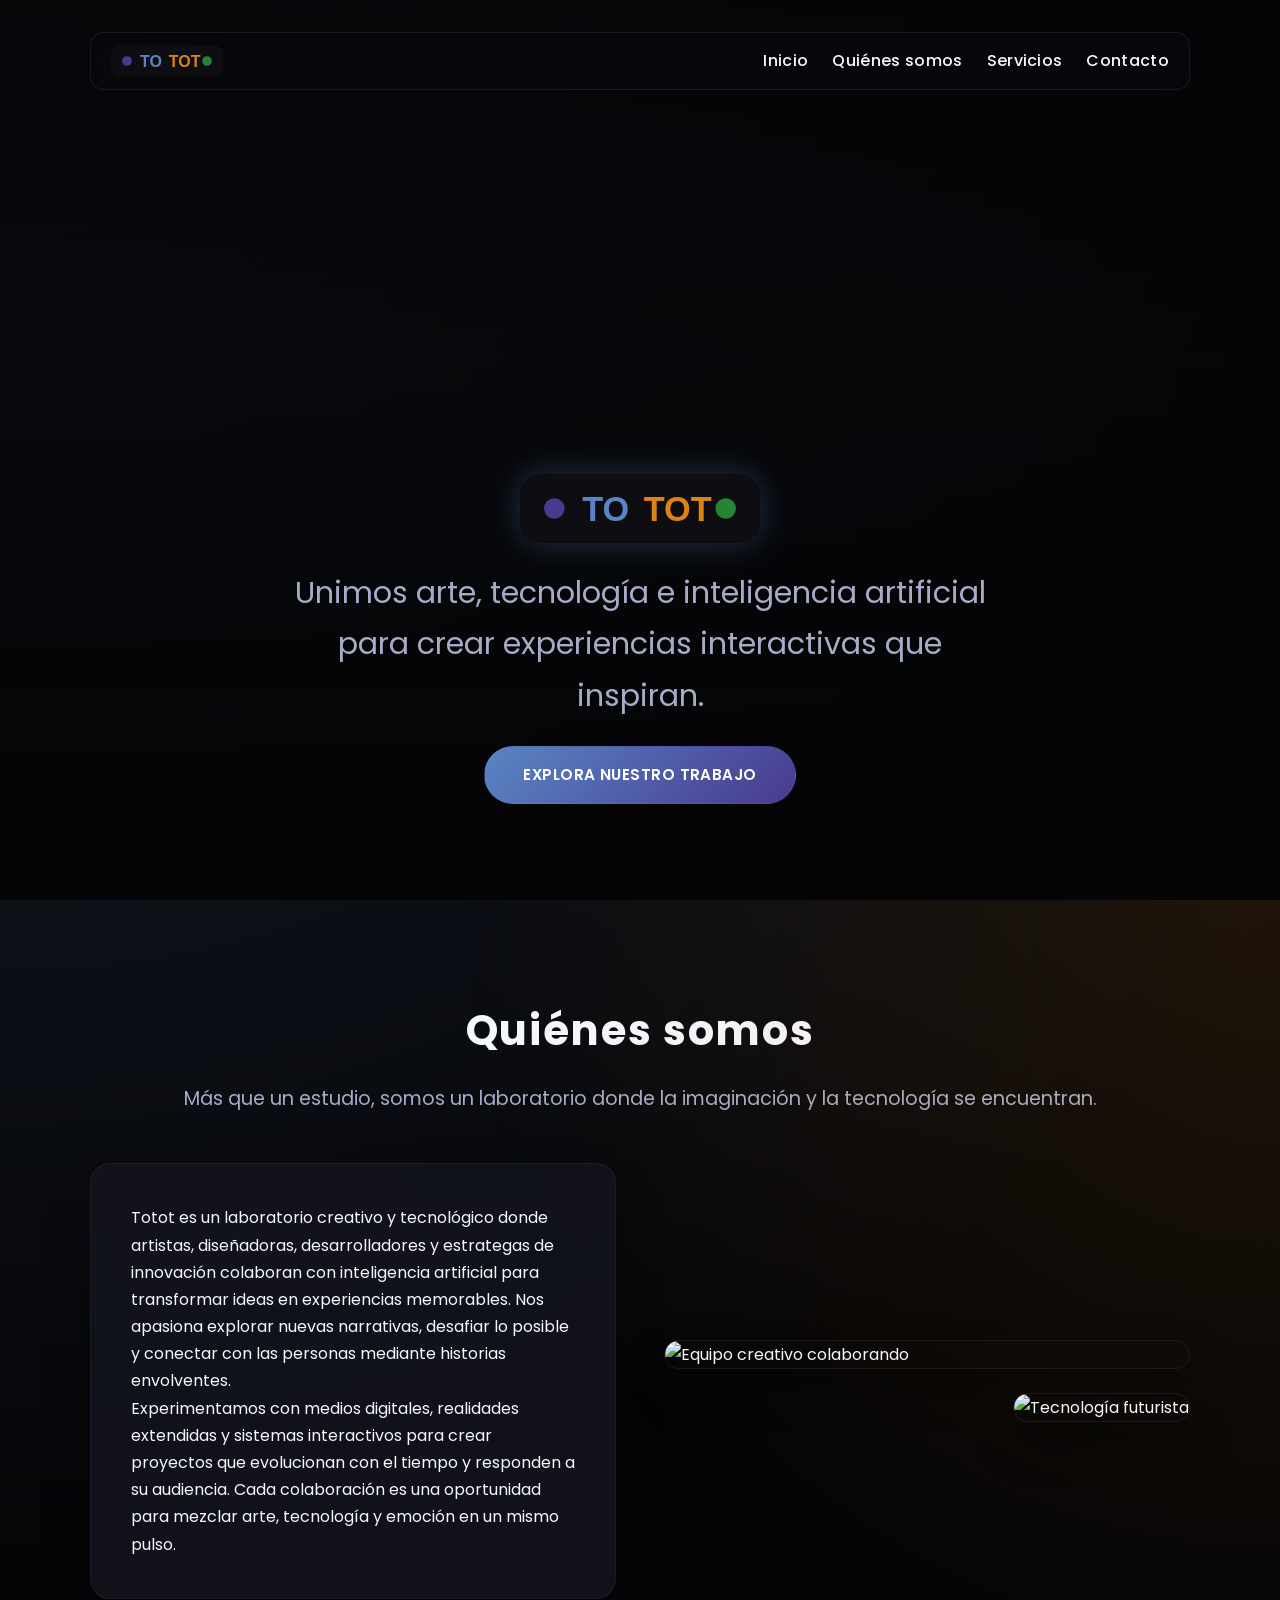
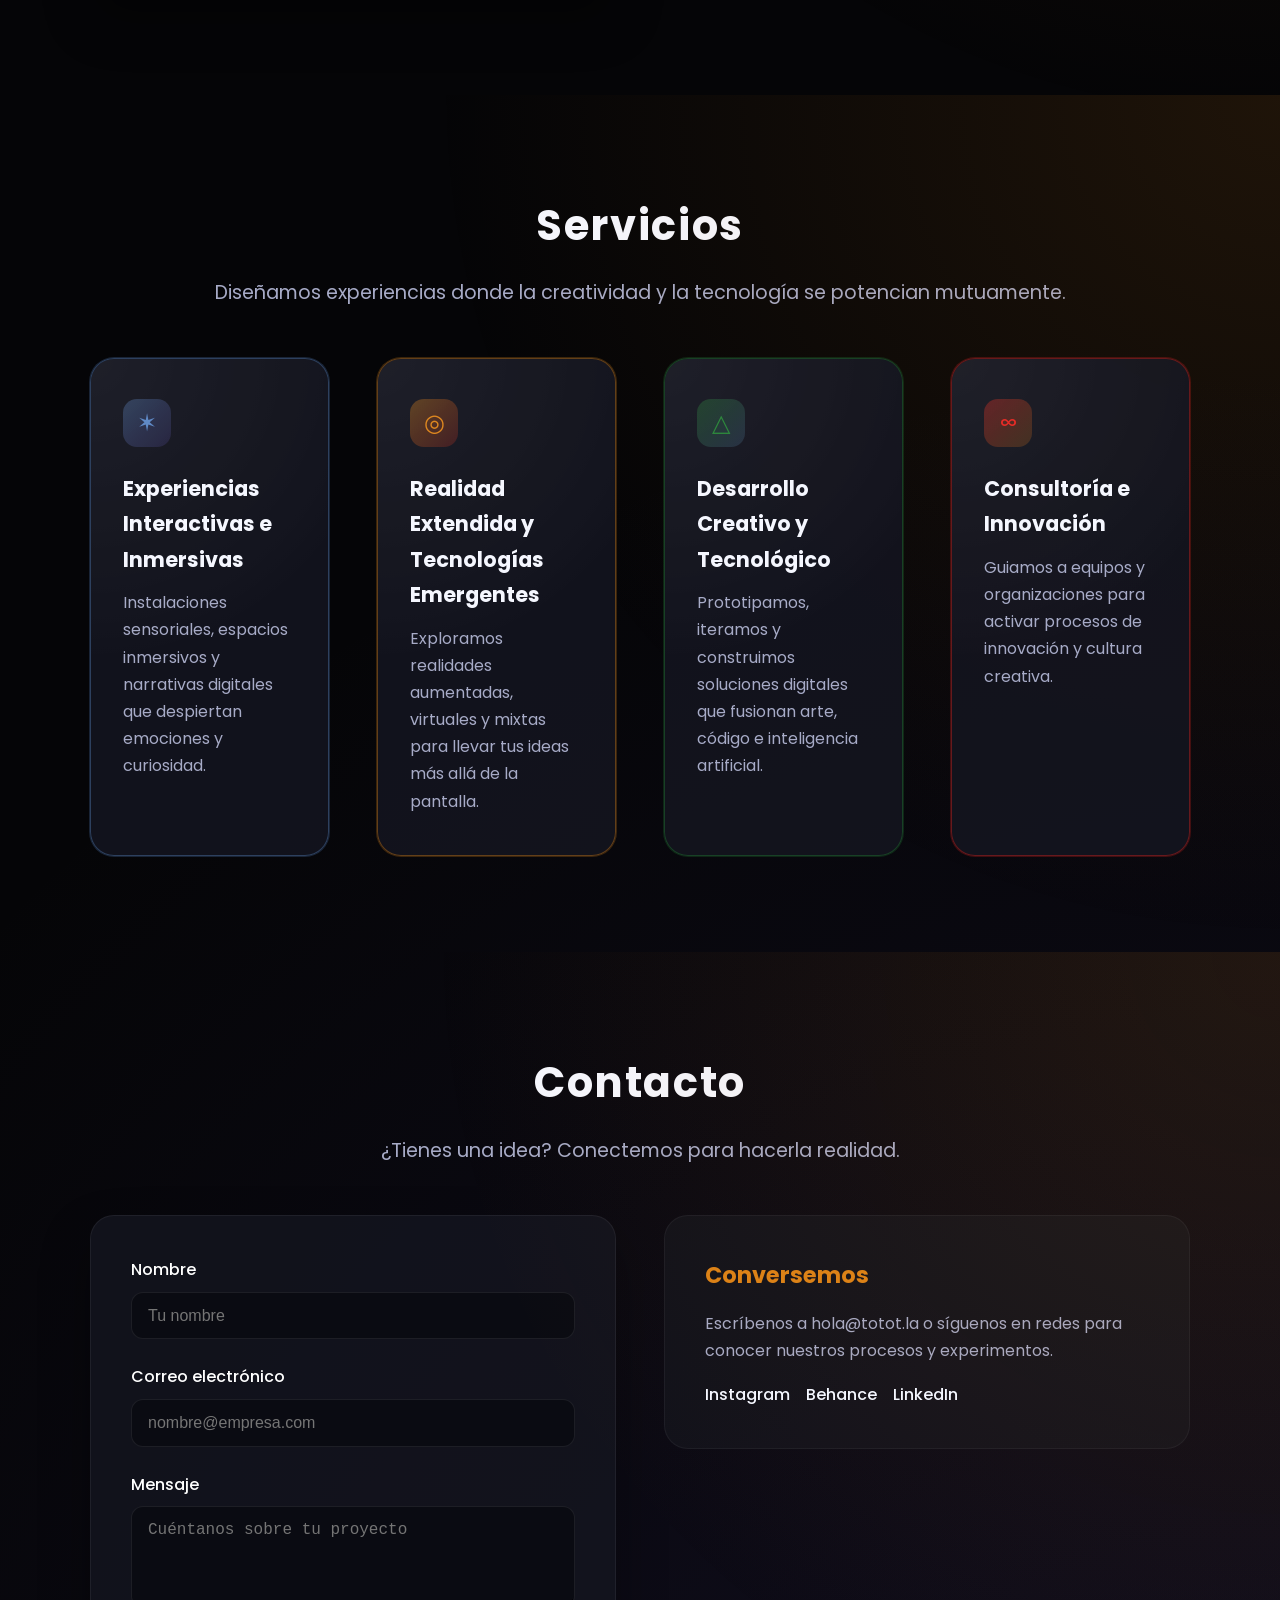
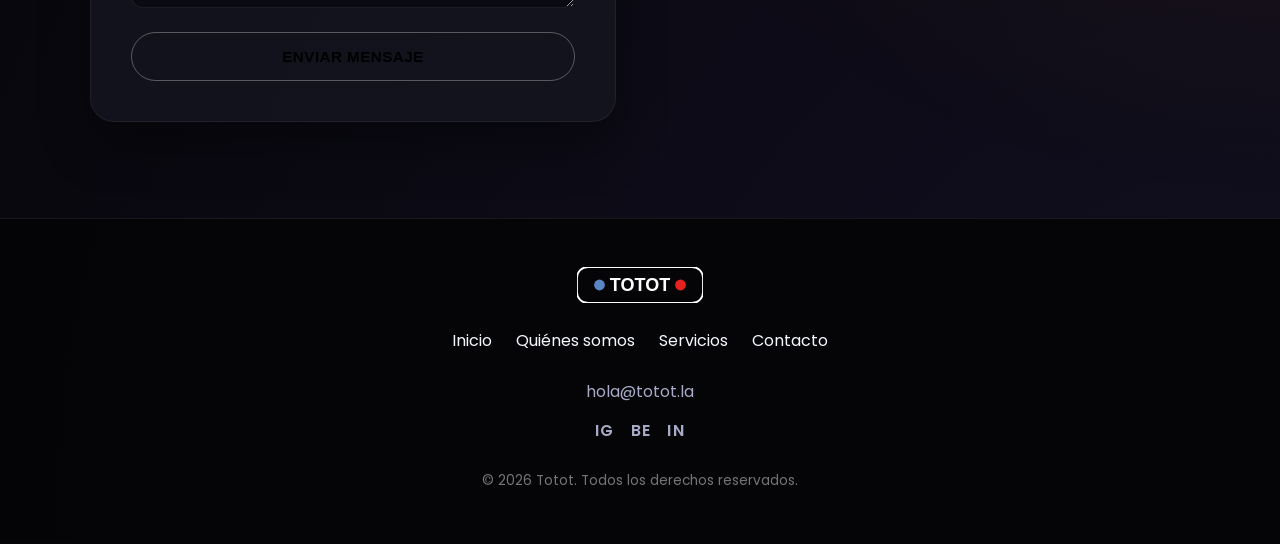
==== index.html @ b7a08a87 "Create immersive Totot landing page" ====
<!DOCTYPE html>
<html lang="es">
<head>
    <meta charset="UTF-8">
    <meta name="viewport" content="width=device-width, initial-scale=1.0">
    <title>Totot | Laboratorio creativo y tecnológico</title>
    <link rel="preconnect" href="https://fonts.googleapis.com">
    <link rel="preconnect" href="https://fonts.gstatic.com" crossorigin>
    <link href="https://fonts.googleapis.com/css2?family=Poppins:wght@300;400;500;600;700&display=swap" rel="stylesheet">
    <link rel="stylesheet" href="styles.css">
</head>
<body>
    <div class="cursor-orb"></div>
    <header class="hero" id="inicio">
        <video class="hero__video" autoplay muted loop playsinline>
            <source src="https://cdn.coverr.co/videos/coverr-molecular-network-4010/1080p.mp4" type="video/mp4">
        </video>
        <div class="hero__overlay"></div>
        <nav class="nav" aria-label="Principal">
            <a class="nav__logo" href="#inicio" aria-label="Totot inicio">
                <img src="assets/logo-totot-color.svg" alt="Totot" />
            </a>
            <button class="nav__toggle" aria-expanded="false" aria-label="Abrir menú">
                <span></span>
                <span></span>
                <span></span>
            </button>
            <ul class="nav__links">
                <li><a href="#inicio">Inicio</a></li>
                <li><a href="#quienes-somos">Quiénes somos</a></li>
                <li><a href="#servicios">Servicios</a></li>
                <li><a href="#contacto">Contacto</a></li>
            </ul>
        </nav>
        <div class="hero__content">
            <img class="hero__logo" src="assets/logo-totot-color.svg" alt="Logotipo Totot" />
            <p class="hero__lead">Unimos arte, tecnología e inteligencia artificial para crear experiencias interactivas que inspiran.</p>
            <a class="btn btn--primary" href="#servicios">Explora nuestro trabajo</a>
        </div>
    </header>

    <main>
        <section class="about section" id="quienes-somos">
            <div class="section__header">
                <h2>Quiénes somos</h2>
                <p>Más que un estudio, somos un laboratorio donde la imaginación y la tecnología se encuentran.</p>
            </div>
            <div class="about__grid">
                <article class="about__text">
                    <p>Totot es un laboratorio creativo y tecnológico donde artistas, diseñadoras, desarrolladores y estrategas de innovación colaboran con inteligencia artificial para transformar ideas en experiencias memorables. Nos apasiona explorar nuevas narrativas, desafiar lo posible y conectar con las personas mediante historias envolventes.</p>
                    <p>Experimentamos con medios digitales, realidades extendidas y sistemas interactivos para crear proyectos que evolucionan con el tiempo y responden a su audiencia. Cada colaboración es una oportunidad para mezclar arte, tecnología y emoción en un mismo pulso.</p>
                </article>
                <div class="about__media">
                    <div class="about__media-card" aria-hidden="true">
                        <img src="https://images.unsplash.com/photo-1523966211575-eb4a01e7dd51?auto=format&fit=crop&w=900&q=80" alt="Equipo creativo colaborando" />
                    </div>
                    <div class="about__media-card about__media-card--secondary" aria-hidden="true">
                        <img src="https://images.unsplash.com/photo-1582719478250-c89cae4dc85b?auto=format&fit=crop&w=900&q=80" alt="Tecnología futurista" />
                    </div>
                </div>
            </div>
        </section>

        <section class="services section" id="servicios">
            <div class="section__header">
                <h2>Servicios</h2>
                <p>Diseñamos experiencias donde la creatividad y la tecnología se potencian mutuamente.</p>
            </div>
            <div class="services__grid">
                <article class="service-card" data-color="azul">
                    <span class="service-card__icon" aria-hidden="true">✶</span>
                    <h3>Experiencias Interactivas e Inmersivas</h3>
                    <p>Instalaciones sensoriales, espacios inmersivos y narrativas digitales que despiertan emociones y curiosidad.</p>
                </article>
                <article class="service-card" data-color="naranja">
                    <span class="service-card__icon" aria-hidden="true">◎</span>
                    <h3>Realidad Extendida y Tecnologías Emergentes</h3>
                    <p>Exploramos realidades aumentadas, virtuales y mixtas para llevar tus ideas más allá de la pantalla.</p>
                </article>
                <article class="service-card" data-color="verde">
                    <span class="service-card__icon" aria-hidden="true">△</span>
                    <h3>Desarrollo Creativo y Tecnológico</h3>
                    <p>Prototipamos, iteramos y construimos soluciones digitales que fusionan arte, código e inteligencia artificial.</p>
                </article>
                <article class="service-card" data-color="rojo">
                    <span class="service-card__icon" aria-hidden="true">∞</span>
                    <h3>Consultoría e Innovación</h3>
                    <p>Guiamos a equipos y organizaciones para activar procesos de innovación y cultura creativa.</p>
                </article>
            </div>
        </section>

        <section class="contact section" id="contacto">
            <div class="section__header">
                <h2>Contacto</h2>
                <p>¿Tienes una idea? Conectemos para hacerla realidad.</p>
            </div>
            <div class="contact__grid">
                <form class="contact__form">
                    <div class="form__field">
                        <label for="nombre">Nombre</label>
                        <input type="text" id="nombre" name="nombre" placeholder="Tu nombre" required>
                    </div>
                    <div class="form__field">
                        <label for="correo">Correo electrónico</label>
                        <input type="email" id="correo" name="correo" placeholder="nombre@empresa.com" required>
                    </div>
                    <div class="form__field">
                        <label for="mensaje">Mensaje</label>
                        <textarea id="mensaje" name="mensaje" rows="4" placeholder="Cuéntanos sobre tu proyecto" required></textarea>
                    </div>
                    <button class="btn btn--secondary" type="submit">Enviar mensaje</button>
                </form>
                <div class="contact__info">
                    <h3>Conversemos</h3>
                    <p>Escríbenos a <a href="mailto:hola@totot.la">hola@totot.la</a> o síguenos en redes para conocer nuestros procesos y experimentos.</p>
                    <ul class="contact__links">
                        <li><a href="https://instagram.com" target="_blank" rel="noopener">Instagram</a></li>
                        <li><a href="https://behance.net" target="_blank" rel="noopener">Behance</a></li>
                        <li><a href="https://linkedin.com" target="_blank" rel="noopener">LinkedIn</a></li>
                    </ul>
                </div>
            </div>
        </section>
    </main>

    <footer class="footer">
        <div class="footer__logo">
            <img src="assets/logo-totot-blanco.svg" alt="Totot" />
        </div>
        <div class="footer__links">
            <a href="#inicio">Inicio</a>
            <a href="#quienes-somos">Quiénes somos</a>
            <a href="#servicios">Servicios</a>
            <a href="#contacto">Contacto</a>
        </div>
        <div class="footer__contact">
            <a href="mailto:hola@totot.la">hola@totot.la</a>
            <div class="footer__social">
                <a href="https://instagram.com" target="_blank" rel="noopener" aria-label="Instagram">IG</a>
                <a href="https://behance.net" target="_blank" rel="noopener" aria-label="Behance">BE</a>
                <a href="https://linkedin.com" target="_blank" rel="noopener" aria-label="LinkedIn">IN</a>
            </div>
        </div>
        <p class="footer__copy">© <span id="year"></span> Totot. Todos los derechos reservados.</p>
    </footer>

    <script src="script.js"></script>
</body>
</html>
---- styles.css ----
:root {
    --color-bg: #050507;
    --color-surface: rgba(20, 22, 32, 0.8);
    --color-text: #f5f7ff;
    --color-muted: #a7abc7;
    --color-azul: #5985C4;
    --color-naranja: #DC8217;
    --color-verde: #258535;
    --color-rojo: #E5231E;
    --color-violeta: #483A8F;
    --max-width: 1100px;
    font-size: 16px;
}

* {
    box-sizing: border-box;
    margin: 0;
    padding: 0;
}

body {
    font-family: 'Poppins', 'Avenir', sans-serif;
    background: radial-gradient(circle at top left, rgba(89, 133, 196, 0.2), transparent 40%),
                radial-gradient(circle at bottom right, rgba(72, 58, 143, 0.2), transparent 45%),
                var(--color-bg);
    color: var(--color-text);
    line-height: 1.7;
    overflow-x: hidden;
}

a {
    color: inherit;
    text-decoration: none;
}

a:hover,
a:focus-visible {
    text-decoration: underline;
}

img {
    max-width: 100%;
    display: block;
}

.hero {
    position: relative;
    min-height: 100vh;
    display: flex;
    flex-direction: column;
    justify-content: space-between;
    align-items: center;
    text-align: center;
    padding: 2rem clamp(1.5rem, 5vw, 3rem);
    overflow: hidden;
}

.hero__video {
    position: absolute;
    inset: 0;
    width: 100%;
    height: 100%;
    object-fit: cover;
    opacity: 0.45;
    pointer-events: none;
    filter: saturate(0.8) contrast(1.2);
}

.hero__overlay {
    position: absolute;
    inset: 0;
    background: linear-gradient(180deg, rgba(5,5,7,0.95) 0%, rgba(5,5,7,0.8) 40%, rgba(5,5,7,1) 100%);
    z-index: 1;
}

.nav {
    position: relative;
    z-index: 2;
    width: 100%;
    max-width: var(--max-width);
    display: flex;
    align-items: center;
    justify-content: space-between;
    margin: 0 auto 2rem;
    backdrop-filter: blur(16px);
    background: rgba(10, 10, 15, 0.55);
    border-radius: 14px;
    padding: 0.75rem 1.25rem;
    border: 1px solid rgba(255, 255, 255, 0.08);
}

.nav__logo img {
    height: 32px;
}

.nav__links {
    list-style: none;
    display: flex;
    gap: 1.5rem;
    font-weight: 500;
    letter-spacing: 0.02em;
}

.nav__links a {
    position: relative;
    padding-bottom: 0.25rem;
}

.nav__links a::after {
    content: '';
    position: absolute;
    left: 0;
    bottom: 0;
    width: 100%;
    height: 2px;
    background: linear-gradient(90deg, var(--color-azul), var(--color-naranja));
    transform: scaleX(0);
    transform-origin: left;
    transition: transform 0.3s ease;
}

.nav__links a:hover::after,
.nav__links a:focus-visible::after {
    transform: scaleX(1);
}

.nav__toggle {
    display: none;
    flex-direction: column;
    gap: 0.35rem;
    background: transparent;
    border: none;
    cursor: pointer;
}

.nav__toggle span {
    width: 24px;
    height: 2px;
    background: var(--color-text);
    transition: transform 0.3s ease, opacity 0.3s ease;
}

.hero__content {
    position: relative;
    z-index: 2;
    max-width: 720px;
    display: flex;
    flex-direction: column;
    align-items: center;
    gap: 1.5rem;
    padding-bottom: 4rem;
}

.hero__logo {
    width: clamp(160px, 20vw, 240px);
    filter: drop-shadow(0 0 16px rgba(89, 133, 196, 0.35));
    animation: float 6s ease-in-out infinite;
}

.hero__lead {
    font-size: clamp(1.25rem, 2.8vw, 1.9rem);
    font-weight: 400;
    color: var(--color-muted);
}

.btn {
    display: inline-flex;
    align-items: center;
    justify-content: center;
    font-weight: 600;
    letter-spacing: 0.03em;
    border-radius: 999px;
    padding: 0.95rem 2.4rem;
    text-transform: uppercase;
    font-size: 0.95rem;
    position: relative;
    overflow: hidden;
    border: 1px solid transparent;
    transition: transform 0.3s ease, box-shadow 0.3s ease;
}

.btn::after {
    content: '';
    position: absolute;
    inset: 0;
    background: rgba(255,255,255,0.08);
    opacity: 0;
    transition: opacity 0.3s ease;
}

.btn:hover,
.btn:focus-visible {
    transform: translateY(-3px);
    box-shadow: 0 12px 24px rgba(89, 133, 196, 0.3);
}

.btn:hover::after,
.btn:focus-visible::after {
    opacity: 1;
}

.btn--primary {
    background: linear-gradient(135deg, var(--color-azul), var(--color-violeta));
    color: #fff;
}

.btn--secondary {
    background: transparent;
    border-color: rgba(255,255,255,0.3);
}

.section {
    position: relative;
    padding: clamp(4rem, 8vw, 6rem) clamp(1.5rem, 6vw, 3rem);
    overflow: hidden;
}

.section::before {
    content: '';
    position: absolute;
    inset: 0;
    background: radial-gradient(circle at top right, rgba(220, 130, 23, 0.12), transparent 55%);
    opacity: 0;
    transition: opacity 1s ease;
    pointer-events: none;
}

.section.is-visible::before {
    opacity: 1;
}

.section__header {
    max-width: var(--max-width);
    margin: 0 auto 3rem;
    text-align: center;
}

.section__header h2 {
    font-size: clamp(2rem, 4vw, 2.6rem);
    letter-spacing: 0.04em;
    margin-bottom: 1rem;
}

.section__header p {
    color: var(--color-muted);
    font-size: clamp(1.05rem, 2.2vw, 1.2rem);
}

.about__grid,
.services__grid,
.contact__grid {
    max-width: var(--max-width);
    margin: 0 auto;
    display: grid;
    gap: clamp(2rem, 4vw, 3rem);
}

.about__grid {
    grid-template-columns: repeat(auto-fit, minmax(260px, 1fr));
    align-items: center;
}

.about__text {
    background: rgba(20, 22, 32, 0.75);
    padding: clamp(1.5rem, 4vw, 2.5rem);
    border-radius: 20px;
    border: 1px solid rgba(255,255,255,0.05);
    backdrop-filter: blur(18px);
    box-shadow: 0 24px 48px rgba(0, 0, 0, 0.3);
}

.about__media {
    position: relative;
    display: grid;
    gap: 1.5rem;
}

.about__media-card {
    border-radius: 20px;
    overflow: hidden;
    transform: translateY(20px);
    opacity: 0;
    transition: transform 0.8s ease, opacity 0.8s ease;
    border: 1px solid rgba(255,255,255,0.07);
    box-shadow: 0 20px 40px rgba(0, 0, 0, 0.35);
}

.about__media-card img {
    width: 100%;
    height: 100%;
    object-fit: cover;
}

.about__media-card--secondary {
    justify-self: end;
    max-width: 80%;
}

.services__grid {
    grid-template-columns: repeat(auto-fit, minmax(220px, 1fr));
}

.service-card {
    position: relative;
    padding: 2.5rem 2rem;
    border-radius: 24px;
    background: rgba(20, 22, 32, 0.85);
    border: 1px solid rgba(255,255,255,0.05);
    overflow: hidden;
    transition: transform 0.4s ease, box-shadow 0.4s ease;
}

.service-card::before {
    content: '';
    position: absolute;
    inset: 0;
    opacity: 0.7;
    mix-blend-mode: screen;
    pointer-events: none;
    background: radial-gradient(circle at top left, rgba(255,255,255,0.08), transparent 55%);
    transition: opacity 0.4s ease;
}

.service-card[data-color="azul"] {
    border-color: rgba(89, 133, 196, 0.4);
    box-shadow: 0 0 0 1px rgba(89, 133, 196, 0.25);
}

.service-card[data-color="azul"] .service-card__icon {
    background: linear-gradient(135deg, rgba(89, 133, 196, 0.35), rgba(72, 58, 143, 0.25));
    color: var(--color-azul);
}

.service-card[data-color="naranja"] {
    border-color: rgba(220, 130, 23, 0.4);
    box-shadow: 0 0 0 1px rgba(220, 130, 23, 0.25);
}

.service-card[data-color="naranja"] .service-card__icon {
    background: linear-gradient(135deg, rgba(220, 130, 23, 0.35), rgba(229, 35, 30, 0.2));
    color: var(--color-naranja);
}

.service-card[data-color="verde"] {
    border-color: rgba(37, 133, 53, 0.4);
    box-shadow: 0 0 0 1px rgba(37, 133, 53, 0.25);
}

.service-card[data-color="verde"] .service-card__icon {
    background: linear-gradient(135deg, rgba(37, 133, 53, 0.35), rgba(89, 133, 196, 0.2));
    color: var(--color-verde);
}

.service-card[data-color="rojo"] {
    border-color: rgba(229, 35, 30, 0.4);
    box-shadow: 0 0 0 1px rgba(229, 35, 30, 0.25);
}

.service-card[data-color="rojo"] .service-card__icon {
    background: linear-gradient(135deg, rgba(229, 35, 30, 0.35), rgba(220, 130, 23, 0.2));
    color: var(--color-rojo);
}

.service-card:hover,
.service-card:focus-within {
    transform: translateY(-8px);
    box-shadow: 0 16px 32px rgba(89, 133, 196, 0.2);
}

.service-card__icon {
    display: inline-flex;
    width: 48px;
    height: 48px;
    border-radius: 14px;
    align-items: center;
    justify-content: center;
    font-size: 1.5rem;
    margin-bottom: 1.5rem;
    background: rgba(255,255,255,0.05);
}

.service-card h3 {
    font-size: 1.3rem;
    margin-bottom: 0.75rem;
}

.service-card p {
    color: var(--color-muted);
}

.contact__grid {
    grid-template-columns: repeat(auto-fit, minmax(280px, 1fr));
    align-items: start;
}

.contact__form {
    display: grid;
    gap: 1.5rem;
    background: rgba(20, 22, 32, 0.8);
    padding: clamp(1.75rem, 4vw, 2.5rem);
    border-radius: 24px;
    border: 1px solid rgba(255,255,255,0.06);
    box-shadow: 0 24px 48px rgba(0, 0, 0, 0.35);
}

.form__field {
    display: flex;
    flex-direction: column;
    gap: 0.55rem;
}

label {
    font-weight: 500;
    color: #fff;
}

input,
textarea {
    background: rgba(10, 12, 18, 0.9);
    border: 1px solid rgba(255,255,255,0.08);
    border-radius: 12px;
    padding: 0.85rem 1rem;
    color: var(--color-text);
    font-size: 1rem;
    transition: border-color 0.3s ease, box-shadow 0.3s ease;
}

input:focus,
textarea:focus {
    outline: none;
    border-color: var(--color-azul);
    box-shadow: 0 0 0 3px rgba(89, 133, 196, 0.2);
}

.contact__info {
    padding: clamp(1.75rem, 4vw, 2.5rem);
    background: rgba(20, 22, 32, 0.65);
    border-radius: 24px;
    border: 1px solid rgba(255,255,255,0.05);
}

.contact__info h3 {
    font-size: 1.4rem;
    margin-bottom: 1rem;
    color: var(--color-naranja);
}

.contact__info p {
    color: var(--color-muted);
    margin-bottom: 1rem;
}

.contact__links {
    list-style: none;
    display: flex;
    gap: 1rem;
    font-weight: 500;
}

.contact__links a {
    position: relative;
    padding-bottom: 0.2rem;
}

.contact__links a::after {
    content: '';
    position: absolute;
    left: 0;
    bottom: 0;
    width: 100%;
    height: 2px;
    background: var(--color-verde);
    transform: scaleX(0);
    transform-origin: left;
    transition: transform 0.3s ease;
}

.contact__links a:hover::after,
.contact__links a:focus-visible::after {
    transform: scaleX(1);
}

.footer {
    padding: 3rem 1.5rem;
    background: rgba(5, 5, 7, 0.95);
    border-top: 1px solid rgba(255,255,255,0.08);
    display: grid;
    gap: 1.5rem;
    justify-items: center;
    text-align: center;
}

.footer__logo img {
    height: 36px;
}

.footer__links {
    display: flex;
    gap: 1.5rem;
    flex-wrap: wrap;
    justify-content: center;
}

.footer__contact {
    display: flex;
    flex-direction: column;
    gap: 0.75rem;
    align-items: center;
    color: var(--color-muted);
}

.footer__social {
    display: flex;
    gap: 1rem;
}

.footer__social a {
    font-weight: 600;
    letter-spacing: 0.08em;
}

.footer__copy {
    font-size: 0.85rem;
    color: rgba(255,255,255,0.45);
}

.cursor-orb {
    position: fixed;
    width: 220px;
    height: 220px;
    border-radius: 50%;
    background: radial-gradient(circle, rgba(72, 58, 143, 0.35), rgba(89, 133, 196, 0));
    pointer-events: none;
    mix-blend-mode: screen;
    transform: translate(-50%, -50%);
    z-index: 0;
    transition: transform 0.2s ease-out;
}

@keyframes float {
    0% { transform: translateY(0); }
    50% { transform: translateY(-8px); }
    100% { transform: translateY(0); }
}

@media (max-width: 900px) {
    .nav__toggle {
        display: flex;
    }

    .nav__links {
        position: absolute;
        top: calc(100% + 0.75rem);
        right: 1.25rem;
        background: rgba(10, 12, 18, 0.95);
        border-radius: 16px;
        padding: 1.25rem;
        flex-direction: column;
        gap: 1rem;
        border: 1px solid rgba(255,255,255,0.06);
        min-width: 200px;
        opacity: 0;
        pointer-events: none;
        transform: translateY(-10px);
        transition: opacity 0.3s ease, transform 0.3s ease;
    }

    .nav__links.is-open {
        opacity: 1;
        pointer-events: auto;
        transform: translateY(0);
    }
}

@media (max-width: 600px) {
    .hero {
        padding-top: 1.5rem;
    }

    .footer__links {
        flex-direction: column;
    }
}
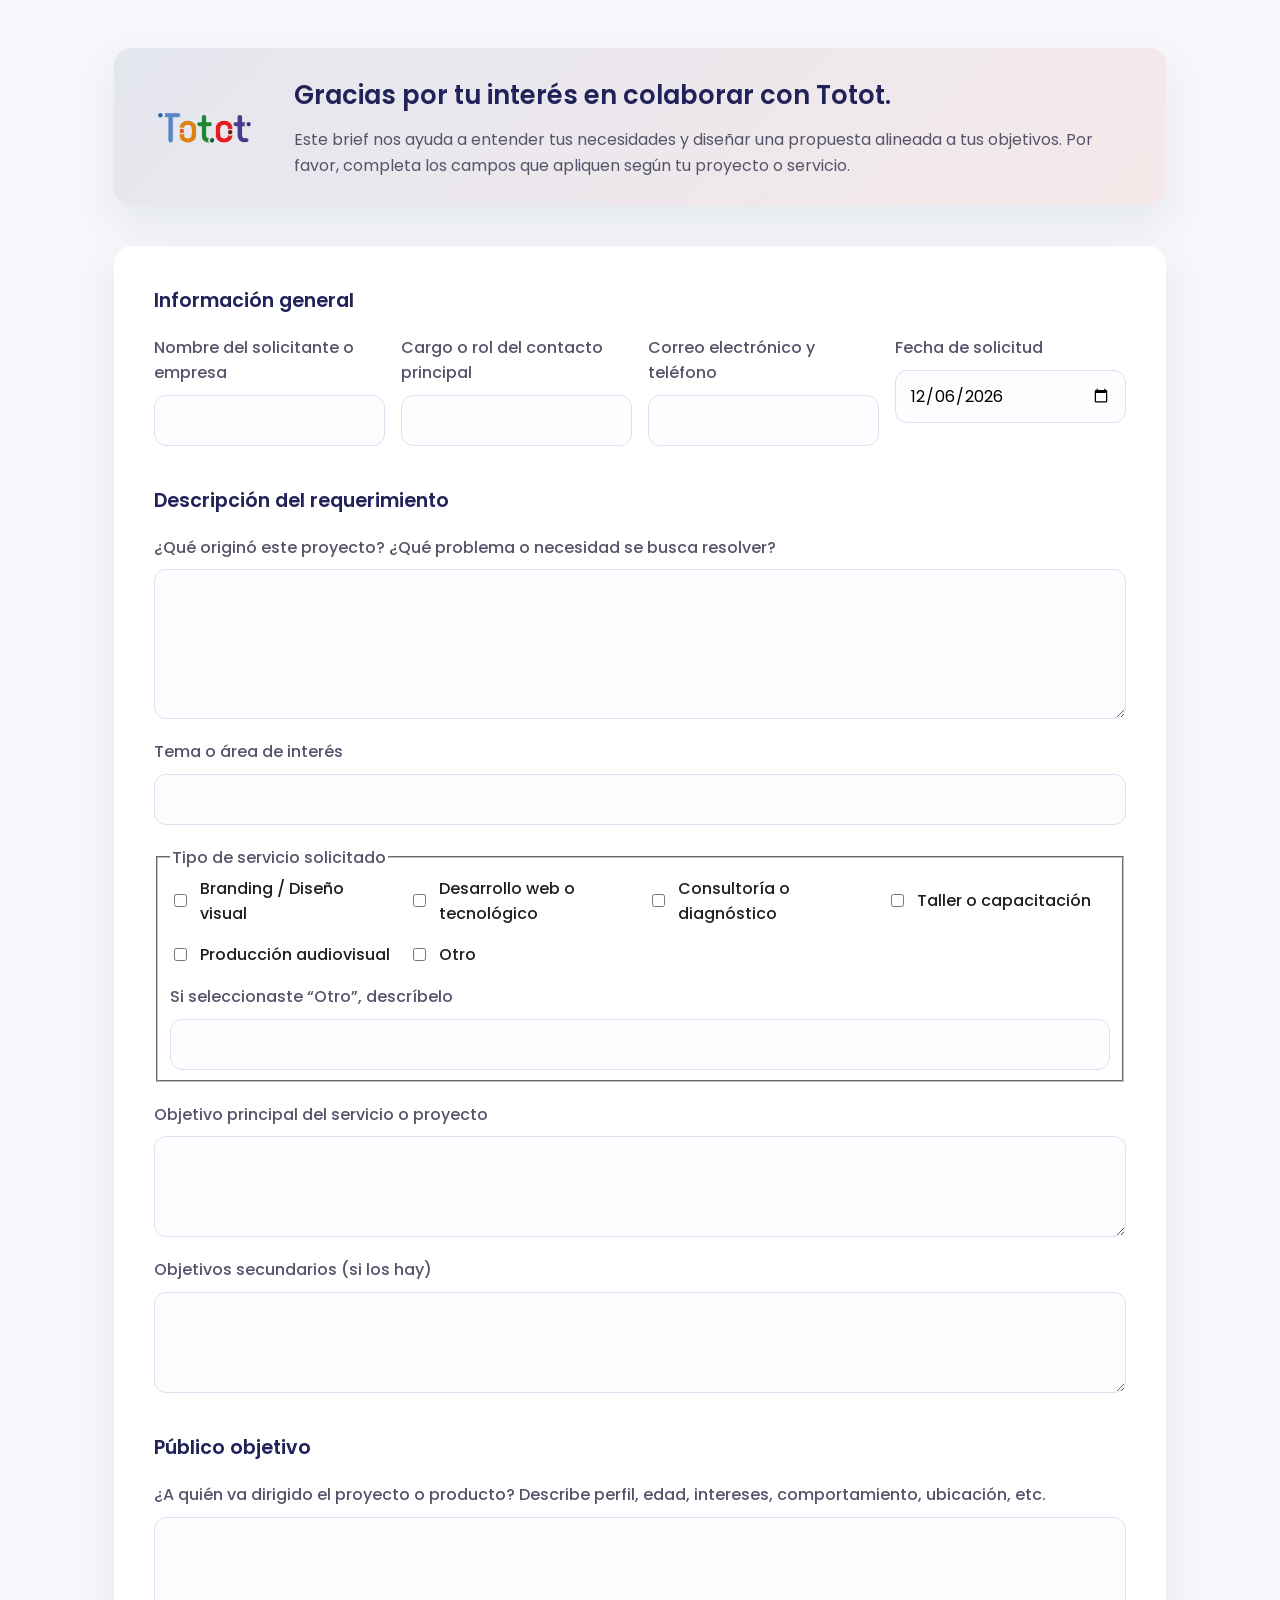
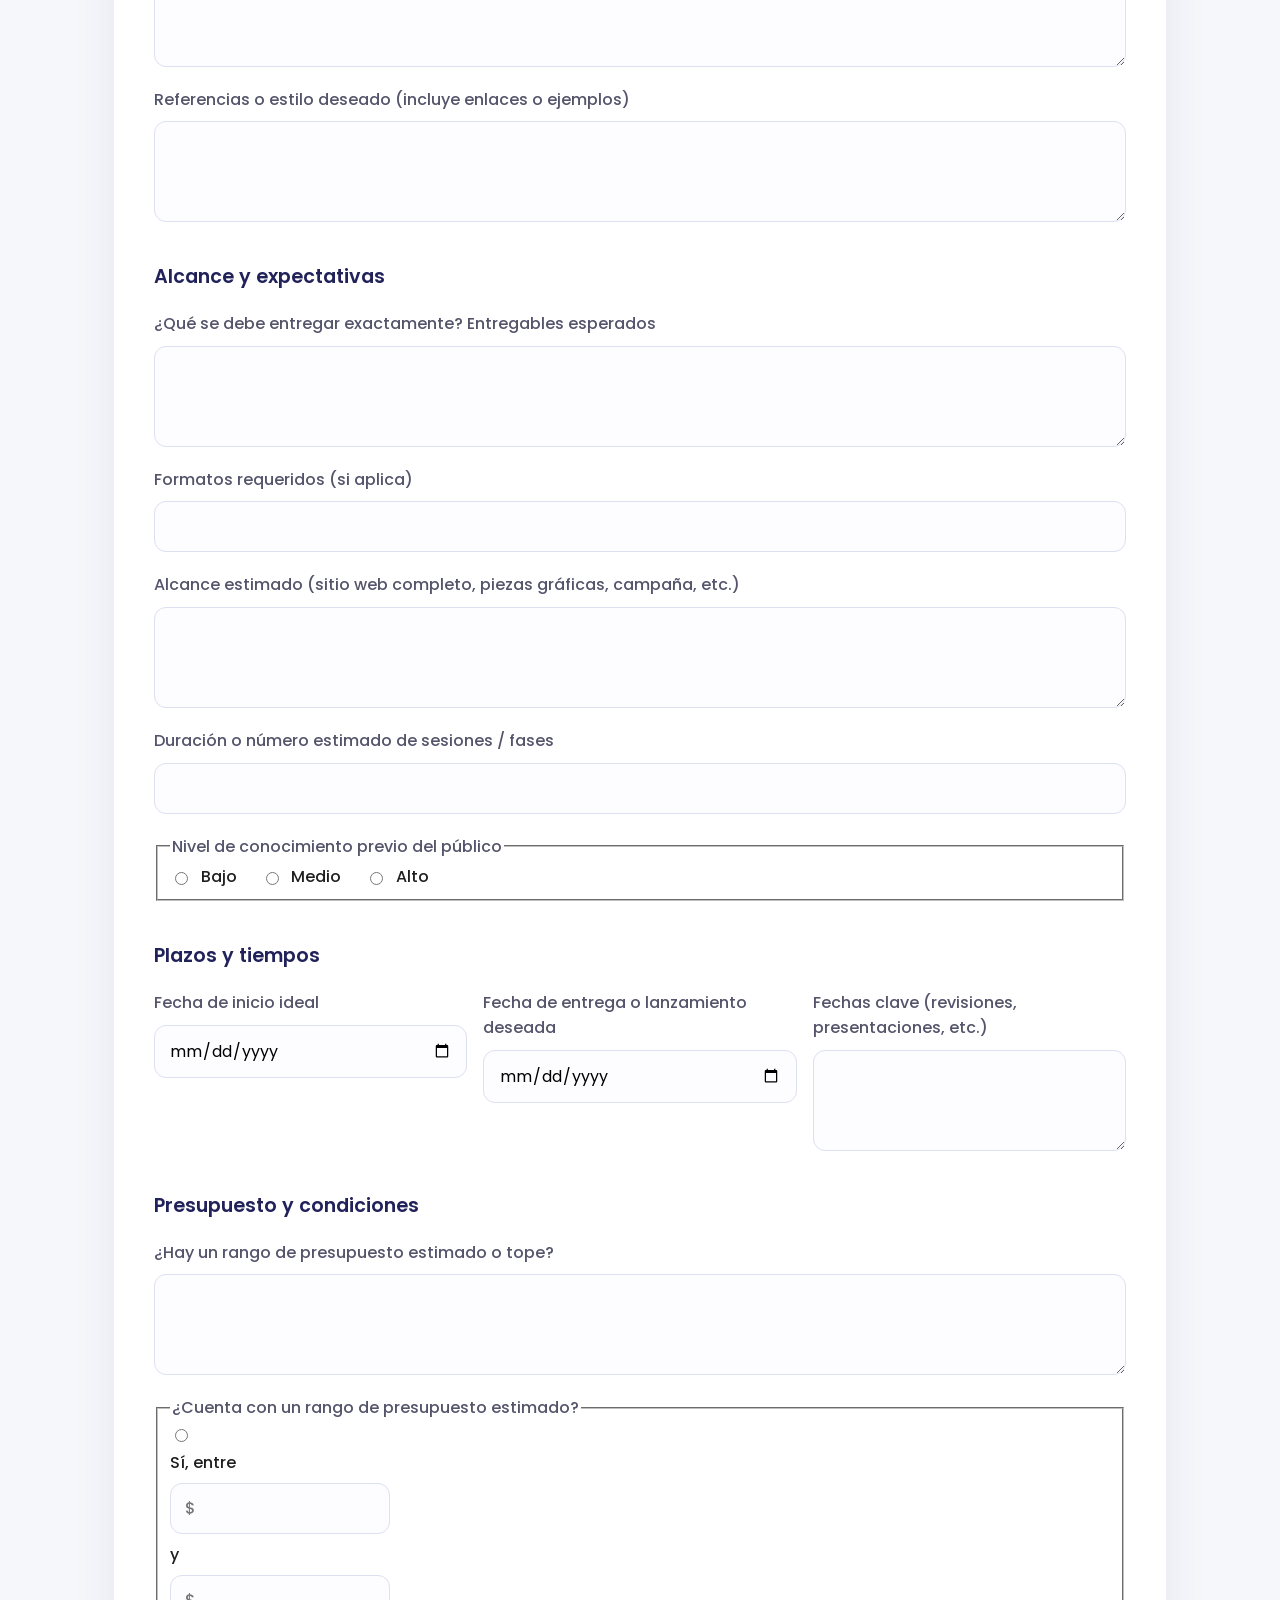
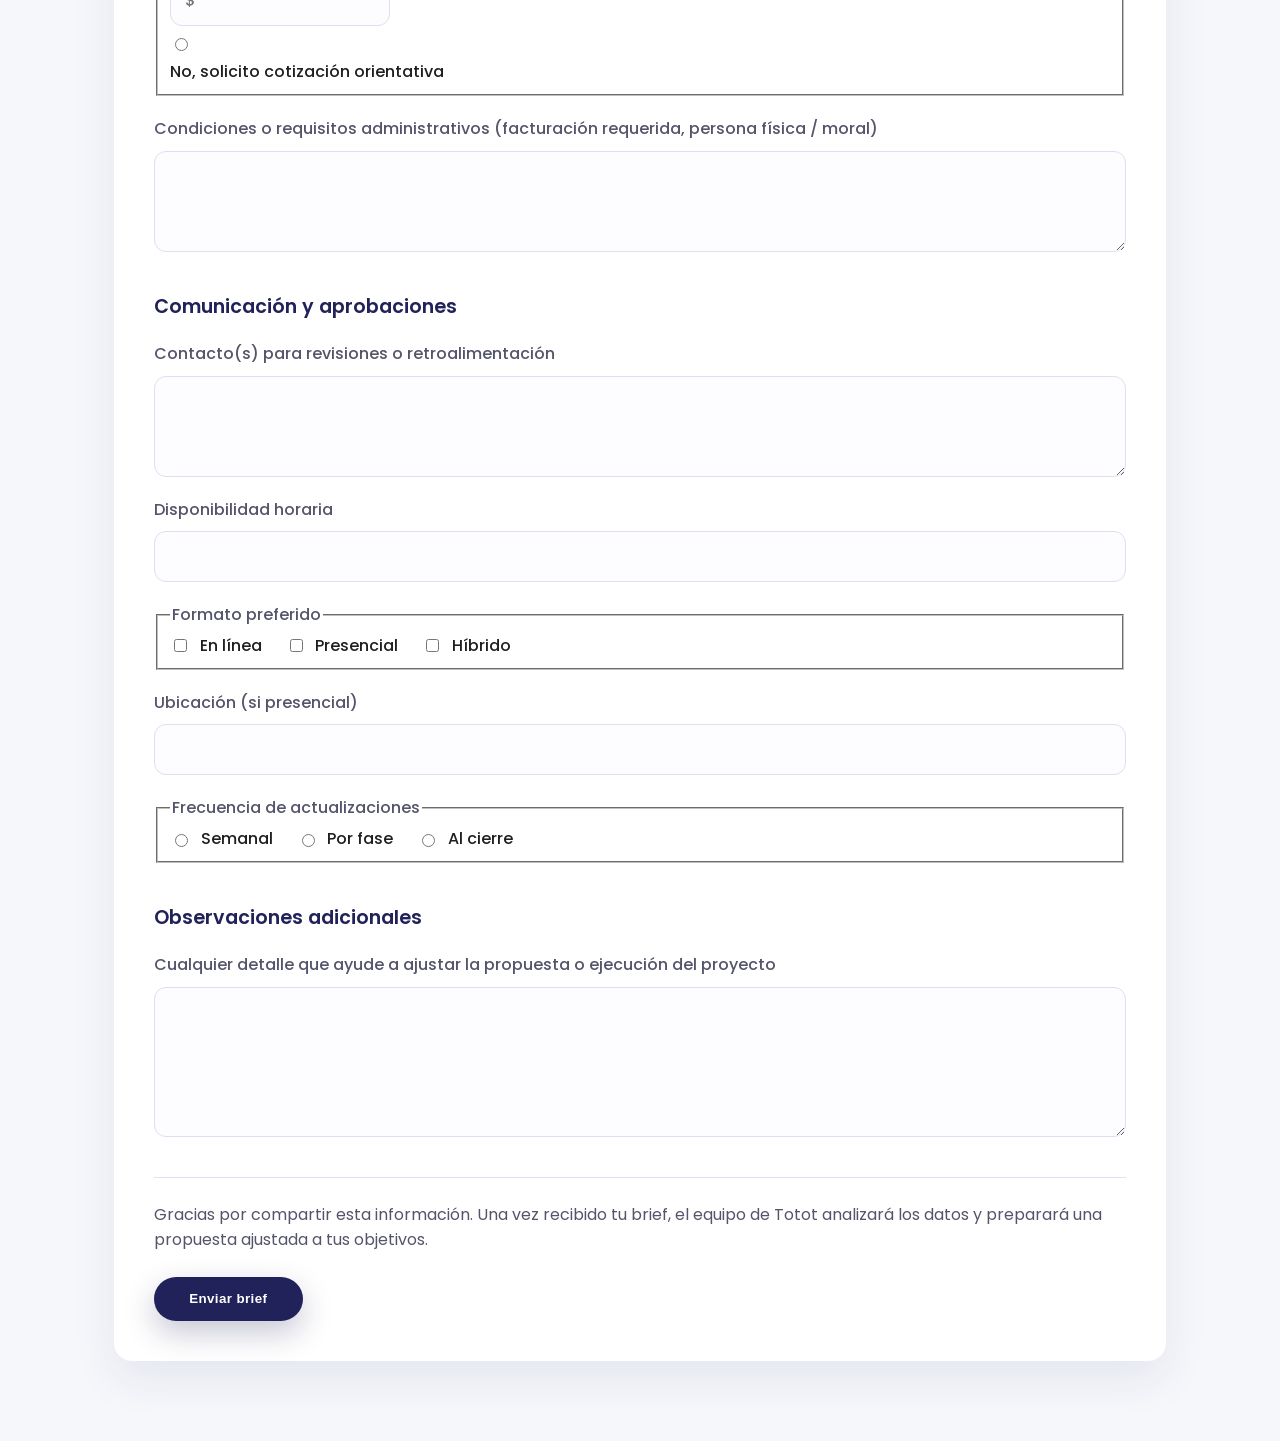
==== commit 492bdcb4: "Create Totot collaboration brief form" ====
--- a/index.html
+++ b/index.html
@@ -3,147 +3,201 @@
 <head>
     <meta charset="UTF-8">
     <meta name="viewport" content="width=device-width, initial-scale=1.0">
-    <title>Totot | Laboratorio creativo y tecnológico</title>
+    <title>Brief de colaboración | Totot</title>
     <link rel="preconnect" href="https://fonts.googleapis.com">
     <link rel="preconnect" href="https://fonts.gstatic.com" crossorigin>
-    <link href="https://fonts.googleapis.com/css2?family=Poppins:wght@300;400;500;600;700&display=swap" rel="stylesheet">
+    <link href="https://fonts.googleapis.com/css2?family=Poppins:wght@300;400;500;600&display=swap" rel="stylesheet">
     <link rel="stylesheet" href="styles.css">
 </head>
 <body>
-    <div class="cursor-orb"></div>
-    <header class="hero" id="inicio">
-        <video class="hero__video" autoplay muted loop playsinline>
-            <source src="https://cdn.coverr.co/videos/coverr-molecular-network-4010/1080p.mp4" type="video/mp4">
-        </video>
-        <div class="hero__overlay"></div>
-        <nav class="nav" aria-label="Principal">
-            <a class="nav__logo" href="#inicio" aria-label="Totot inicio">
-                <img src="assets/logo-totot-color.svg" alt="Totot" />
-            </a>
-            <button class="nav__toggle" aria-expanded="false" aria-label="Abrir menú">
-                <span></span>
-                <span></span>
-                <span></span>
-            </button>
-            <ul class="nav__links">
-                <li><a href="#inicio">Inicio</a></li>
-                <li><a href="#quienes-somos">Quiénes somos</a></li>
-                <li><a href="#servicios">Servicios</a></li>
-                <li><a href="#contacto">Contacto</a></li>
-            </ul>
-        </nav>
-        <div class="hero__content">
-            <img class="hero__logo" src="assets/logo-totot-color.svg" alt="Logotipo Totot" />
-            <p class="hero__lead">Unimos arte, tecnología e inteligencia artificial para crear experiencias interactivas que inspiran.</p>
-            <a class="btn btn--primary" href="#servicios">Explora nuestro trabajo</a>
-        </div>
-    </header>
-
-    <main>
-        <section class="about section" id="quienes-somos">
-            <div class="section__header">
-                <h2>Quiénes somos</h2>
-                <p>Más que un estudio, somos un laboratorio donde la imaginación y la tecnología se encuentran.</p>
+    <main class="layout">
+        <header class="intro">
+            <img class="intro__logo" src="assets/logo.png" alt="Totot logo">
+            <div>
+                <h1>Gracias por tu interés en colaborar con Totot.</h1>
+                <p>Este brief nos ayuda a entender tus necesidades y diseñar una propuesta alineada a tus objetivos. Por favor, completa los campos que apliquen según tu proyecto o servicio.</p>
             </div>
-            <div class="about__grid">
-                <article class="about__text">
-                    <p>Totot es un laboratorio creativo y tecnológico donde artistas, diseñadoras, desarrolladores y estrategas de innovación colaboran con inteligencia artificial para transformar ideas en experiencias memorables. Nos apasiona explorar nuevas narrativas, desafiar lo posible y conectar con las personas mediante historias envolventes.</p>
-                    <p>Experimentamos con medios digitales, realidades extendidas y sistemas interactivos para crear proyectos que evolucionan con el tiempo y responden a su audiencia. Cada colaboración es una oportunidad para mezclar arte, tecnología y emoción en un mismo pulso.</p>
-                </article>
-                <div class="about__media">
-                    <div class="about__media-card" aria-hidden="true">
-                        <img src="https://images.unsplash.com/photo-1523966211575-eb4a01e7dd51?auto=format&fit=crop&w=900&q=80" alt="Equipo creativo colaborando" />
-                    </div>
-                    <div class="about__media-card about__media-card--secondary" aria-hidden="true">
-                        <img src="https://images.unsplash.com/photo-1582719478250-c89cae4dc85b?auto=format&fit=crop&w=900&q=80" alt="Tecnología futurista" />
-                    </div>
+        </header>
+
+        <form class="brief" action="https://tropica.app.n8n.cloud/webhook-test/dce0d6a3-288d-474a-b551-04c866cc2ed4" method="post">
+            <section class="brief__section" aria-labelledby="general-info">
+                <h2 id="general-info">Información general</h2>
+                <div class="grid grid--two">
+                    <label class="field">
+                        <span>Nombre del solicitante o empresa</span>
+                        <input type="text" name="nombre" autocomplete="organization" required>
+                    </label>
+                    <label class="field">
+                        <span>Cargo o rol del contacto principal</span>
+                        <input type="text" name="cargo" autocomplete="organization-title">
+                    </label>
+                    <label class="field">
+                        <span>Correo electrónico y teléfono</span>
+                        <input type="text" name="contacto" autocomplete="email">
+                    </label>
+                    <label class="field">
+                        <span>Fecha de solicitud</span>
+                        <input type="date" name="fecha" id="fecha">
+                    </label>
                 </div>
-            </div>
-        </section>
-
-        <section class="services section" id="servicios">
-            <div class="section__header">
-                <h2>Servicios</h2>
-                <p>Diseñamos experiencias donde la creatividad y la tecnología se potencian mutuamente.</p>
-            </div>
-            <div class="services__grid">
-                <article class="service-card" data-color="azul">
-                    <span class="service-card__icon" aria-hidden="true">✶</span>
-                    <h3>Experiencias Interactivas e Inmersivas</h3>
-                    <p>Instalaciones sensoriales, espacios inmersivos y narrativas digitales que despiertan emociones y curiosidad.</p>
-                </article>
-                <article class="service-card" data-color="naranja">
-                    <span class="service-card__icon" aria-hidden="true">◎</span>
-                    <h3>Realidad Extendida y Tecnologías Emergentes</h3>
-                    <p>Exploramos realidades aumentadas, virtuales y mixtas para llevar tus ideas más allá de la pantalla.</p>
-                </article>
-                <article class="service-card" data-color="verde">
-                    <span class="service-card__icon" aria-hidden="true">△</span>
-                    <h3>Desarrollo Creativo y Tecnológico</h3>
-                    <p>Prototipamos, iteramos y construimos soluciones digitales que fusionan arte, código e inteligencia artificial.</p>
-                </article>
-                <article class="service-card" data-color="rojo">
-                    <span class="service-card__icon" aria-hidden="true">∞</span>
-                    <h3>Consultoría e Innovación</h3>
-                    <p>Guiamos a equipos y organizaciones para activar procesos de innovación y cultura creativa.</p>
-                </article>
-            </div>
-        </section>
-
-        <section class="contact section" id="contacto">
-            <div class="section__header">
-                <h2>Contacto</h2>
-                <p>¿Tienes una idea? Conectemos para hacerla realidad.</p>
-            </div>
-            <div class="contact__grid">
-                <form class="contact__form">
-                    <div class="form__field">
-                        <label for="nombre">Nombre</label>
-                        <input type="text" id="nombre" name="nombre" placeholder="Tu nombre" required>
-                    </div>
-                    <div class="form__field">
-                        <label for="correo">Correo electrónico</label>
-                        <input type="email" id="correo" name="correo" placeholder="nombre@empresa.com" required>
-                    </div>
-                    <div class="form__field">
-                        <label for="mensaje">Mensaje</label>
-                        <textarea id="mensaje" name="mensaje" rows="4" placeholder="Cuéntanos sobre tu proyecto" required></textarea>
-                    </div>
-                    <button class="btn btn--secondary" type="submit">Enviar mensaje</button>
-                </form>
-                <div class="contact__info">
-                    <h3>Conversemos</h3>
-                    <p>Escríbenos a <a href="mailto:hola@totot.la">hola@totot.la</a> o síguenos en redes para conocer nuestros procesos y experimentos.</p>
-                    <ul class="contact__links">
-                        <li><a href="https://instagram.com" target="_blank" rel="noopener">Instagram</a></li>
-                        <li><a href="https://behance.net" target="_blank" rel="noopener">Behance</a></li>
-                        <li><a href="https://linkedin.com" target="_blank" rel="noopener">LinkedIn</a></li>
-                    </ul>
+            </section>
+
+            <section class="brief__section" aria-labelledby="descripcion">
+                <h2 id="descripcion">Descripción del requerimiento</h2>
+                <label class="field">
+                    <span>¿Qué originó este proyecto? ¿Qué problema o necesidad se busca resolver?</span>
+                    <textarea name="origen" rows="4"></textarea>
+                </label>
+                <label class="field">
+                    <span>Tema o área de interés</span>
+                    <input type="text" name="tema">
+                </label>
+                <fieldset class="field">
+                    <legend>Tipo de servicio solicitado</legend>
+                    <div class="grid grid--two">
+                        <label class="option"><input type="checkbox" name="servicios[]" value="Branding / Diseño visual"> Branding / Diseño visual</label>
+                        <label class="option"><input type="checkbox" name="servicios[]" value="Desarrollo web o tecnológico"> Desarrollo web o tecnológico</label>
+                        <label class="option"><input type="checkbox" name="servicios[]" value="Consultoría o diagnóstico"> Consultoría o diagnóstico</label>
+                        <label class="option"><input type="checkbox" name="servicios[]" value="Taller o capacitación"> Taller o capacitación</label>
+                        <label class="option"><input type="checkbox" name="servicios[]" value="Producción audiovisual"> Producción audiovisual</label>
+                        <label class="option"><input type="checkbox" name="servicios[]" value="Otro"> Otro</label>
+                    </div>
+                    <label class="field field--inline">
+                        <span>Si seleccionaste “Otro”, descríbelo</span>
+                        <input type="text" name="servicio_otro">
+                    </label>
+                </fieldset>
+                <label class="field">
+                    <span>Objetivo principal del servicio o proyecto</span>
+                    <textarea name="objetivo_principal" rows="3"></textarea>
+                </label>
+                <label class="field">
+                    <span>Objetivos secundarios (si los hay)</span>
+                    <textarea name="objetivos_secundarios" rows="3"></textarea>
+                </label>
+            </section>
+
+            <section class="brief__section" aria-labelledby="publico">
+                <h2 id="publico">Público objetivo</h2>
+                <label class="field">
+                    <span>¿A quién va dirigido el proyecto o producto? Describe perfil, edad, intereses, comportamiento, ubicación, etc.</span>
+                    <textarea name="publico" rows="4"></textarea>
+                </label>
+                <label class="field">
+                    <span>Referencias o estilo deseado (incluye enlaces o ejemplos)</span>
+                    <textarea name="referencias" rows="3"></textarea>
+                </label>
+            </section>
+
+            <section class="brief__section" aria-labelledby="alcance">
+                <h2 id="alcance">Alcance y expectativas</h2>
+                <label class="field">
+                    <span>¿Qué se debe entregar exactamente? Entregables esperados</span>
+                    <textarea name="entregables" rows="3"></textarea>
+                </label>
+                <label class="field">
+                    <span>Formatos requeridos (si aplica)</span>
+                    <input type="text" name="formatos">
+                </label>
+                <label class="field">
+                    <span>Alcance estimado (sitio web completo, piezas gráficas, campaña, etc.)</span>
+                    <textarea name="alcance_estimado" rows="3"></textarea>
+                </label>
+                <label class="field">
+                    <span>Duración o número estimado de sesiones / fases</span>
+                    <input type="text" name="duracion">
+                </label>
+                <fieldset class="field">
+                    <legend>Nivel de conocimiento previo del público</legend>
+                    <div class="options-row">
+                        <label class="option"><input type="radio" name="nivel_conocimiento" value="Bajo"> Bajo</label>
+                        <label class="option"><input type="radio" name="nivel_conocimiento" value="Medio"> Medio</label>
+                        <label class="option"><input type="radio" name="nivel_conocimiento" value="Alto"> Alto</label>
+                    </div>
+                </fieldset>
+            </section>
+
+            <section class="brief__section" aria-labelledby="plazos">
+                <h2 id="plazos">Plazos y tiempos</h2>
+                <div class="grid grid--three">
+                    <label class="field">
+                        <span>Fecha de inicio ideal</span>
+                        <input type="date" name="fecha_inicio">
+                    </label>
+                    <label class="field">
+                        <span>Fecha de entrega o lanzamiento deseada</span>
+                        <input type="date" name="fecha_entrega">
+                    </label>
+                    <label class="field">
+                        <span>Fechas clave (revisiones, presentaciones, etc.)</span>
+                        <textarea name="fechas_clave" rows="3"></textarea>
+                    </label>
                 </div>
-            </div>
-        </section>
+            </section>
+
+            <section class="brief__section" aria-labelledby="presupuesto">
+                <h2 id="presupuesto">Presupuesto y condiciones</h2>
+                <label class="field">
+                    <span>¿Hay un rango de presupuesto estimado o tope?</span>
+                    <textarea name="presupuesto_detalle" rows="3"></textarea>
+                </label>
+                <fieldset class="field">
+                    <legend>¿Cuenta con un rango de presupuesto estimado?</legend>
+                    <label class="option option--stacked"><input type="radio" name="presupuesto" value="Si"> Sí, entre <input type="text" name="presupuesto_min" placeholder="$"> y <input type="text" name="presupuesto_max" placeholder="$"></label>
+                    <label class="option option--stacked"><input type="radio" name="presupuesto" value="No"> No, solicito cotización orientativa</label>
+                </fieldset>
+                <label class="field">
+                    <span>Condiciones o requisitos administrativos (facturación requerida, persona física / moral)</span>
+                    <textarea name="condiciones" rows="3"></textarea>
+                </label>
+            </section>
+
+            <section class="brief__section" aria-labelledby="comunicacion">
+                <h2 id="comunicacion">Comunicación y aprobaciones</h2>
+                <label class="field">
+                    <span>Contacto(s) para revisiones o retroalimentación</span>
+                    <textarea name="contactos" rows="3"></textarea>
+                </label>
+                <label class="field">
+                    <span>Disponibilidad horaria</span>
+                    <input type="text" name="disponibilidad">
+                </label>
+                <fieldset class="field">
+                    <legend>Formato preferido</legend>
+                    <div class="options-row">
+                        <label class="option"><input type="checkbox" name="formato_preferido[]" value="En línea"> En línea</label>
+                        <label class="option"><input type="checkbox" name="formato_preferido[]" value="Presencial"> Presencial</label>
+                        <label class="option"><input type="checkbox" name="formato_preferido[]" value="Híbrido"> Híbrido</label>
+                    </div>
+                </fieldset>
+                <label class="field">
+                    <span>Ubicación (si presencial)</span>
+                    <input type="text" name="ubicacion">
+                </label>
+                <fieldset class="field">
+                    <legend>Frecuencia de actualizaciones</legend>
+                    <div class="options-row">
+                        <label class="option"><input type="radio" name="frecuencia" value="Semanal"> Semanal</label>
+                        <label class="option"><input type="radio" name="frecuencia" value="Por fase"> Por fase</label>
+                        <label class="option"><input type="radio" name="frecuencia" value="Al cierre"> Al cierre</label>
+                    </div>
+                </fieldset>
+            </section>
+
+            <section class="brief__section" aria-labelledby="observaciones">
+                <h2 id="observaciones">Observaciones adicionales</h2>
+                <label class="field">
+                    <span>Cualquier detalle que ayude a ajustar la propuesta o ejecución del proyecto</span>
+                    <textarea name="observaciones" rows="4"></textarea>
+                </label>
+            </section>
+
+            <footer class="brief__footer">
+                <p>Gracias por compartir esta información. Una vez recibido tu brief, el equipo de Totot analizará los datos y preparará una propuesta ajustada a tus objetivos.</p>
+                <button type="submit" class="button">Enviar brief</button>
+            </footer>
+        </form>
     </main>
-
-    <footer class="footer">
-        <div class="footer__logo">
-            <img src="assets/logo-totot-blanco.svg" alt="Totot" />
-        </div>
-        <div class="footer__links">
-            <a href="#inicio">Inicio</a>
-            <a href="#quienes-somos">Quiénes somos</a>
-            <a href="#servicios">Servicios</a>
-            <a href="#contacto">Contacto</a>
-        </div>
-        <div class="footer__contact">
-            <a href="mailto:hola@totot.la">hola@totot.la</a>
-            <div class="footer__social">
-                <a href="https://instagram.com" target="_blank" rel="noopener" aria-label="Instagram">IG</a>
-                <a href="https://behance.net" target="_blank" rel="noopener" aria-label="Behance">BE</a>
-                <a href="https://linkedin.com" target="_blank" rel="noopener" aria-label="LinkedIn">IN</a>
-            </div>
-        </div>
-        <p class="footer__copy">© <span id="year"></span> Totot. Todos los derechos reservados.</p>
-    </footer>
 
     <script src="script.js"></script>
 </body>
--- a/styles.css
+++ b/styles.css
@@ -1,583 +1,241 @@
 :root {
-    --color-bg: #050507;
-    --color-surface: rgba(20, 22, 32, 0.8);
-    --color-text: #f5f7ff;
-    --color-muted: #a7abc7;
-    --color-azul: #5985C4;
-    --color-naranja: #DC8217;
-    --color-verde: #258535;
-    --color-rojo: #E5231E;
-    --color-violeta: #483A8F;
-    --max-width: 1100px;
-    font-size: 16px;
+  color-scheme: light;
+  --bg: #f5f7fb;
+  --card: #ffffff;
+  --primary: #22225b;
+  --accent: #f26f4f;
+  --text: #1f1f1f;
+  --muted: #54546b;
+  --border: #dce0f0;
+  --radius: 18px;
+  --shadow: 0 18px 45px rgba(34, 34, 91, 0.08);
+  font-family: 'Poppins', system-ui, -apple-system, BlinkMacSystemFont, 'Segoe UI', sans-serif;
 }
 
 * {
-    box-sizing: border-box;
-    margin: 0;
-    padding: 0;
+  box-sizing: border-box;
 }
 
 body {
-    font-family: 'Poppins', 'Avenir', sans-serif;
-    background: radial-gradient(circle at top left, rgba(89, 133, 196, 0.2), transparent 40%),
-                radial-gradient(circle at bottom right, rgba(72, 58, 143, 0.2), transparent 45%),
-                var(--color-bg);
-    color: var(--color-text);
-    line-height: 1.7;
-    overflow-x: hidden;
-}
-
-a {
-    color: inherit;
-    text-decoration: none;
-}
-
-a:hover,
-a:focus-visible {
-    text-decoration: underline;
+  margin: 0;
+  min-height: 100vh;
+  background: var(--bg);
+  color: var(--text);
 }
 
 img {
-    max-width: 100%;
-    display: block;
-}
-
-.hero {
-    position: relative;
-    min-height: 100vh;
-    display: flex;
+  max-width: 100%;
+  height: auto;
+  display: block;
+}
+
+main.layout {
+  max-width: 1100px;
+  margin: 0 auto;
+  padding: 3rem 1.5rem 5rem;
+  display: flex;
+  flex-direction: column;
+  gap: 2.5rem;
+}
+
+.intro {
+  display: flex;
+  gap: 1.75rem;
+  align-items: center;
+  background: linear-gradient(135deg, rgba(34, 34, 91, 0.08), rgba(242, 111, 79, 0.1));
+  border-radius: var(--radius);
+  padding: 1.75rem 2rem;
+  box-shadow: var(--shadow);
+}
+
+.intro__logo {
+  width: 120px;
+}
+
+.intro h1 {
+  margin: 0 0 0.75rem;
+  font-weight: 600;
+  font-size: clamp(1.6rem, 2vw, 2rem);
+  color: var(--primary);
+}
+
+.intro p {
+  margin: 0;
+  line-height: 1.6;
+  color: var(--muted);
+}
+
+.brief {
+  background: var(--card);
+  border-radius: var(--radius);
+  box-shadow: var(--shadow);
+  padding: 2.5rem;
+  display: flex;
+  flex-direction: column;
+  gap: 2.5rem;
+}
+
+.brief__section {
+  display: grid;
+  gap: 1.25rem;
+}
+
+.brief__section h2 {
+  margin: 0;
+  font-size: 1.2rem;
+  font-weight: 600;
+  color: var(--primary);
+}
+
+.field {
+  display: flex;
+  flex-direction: column;
+  gap: 0.6rem;
+}
+
+.field span,
+.field legend {
+  font-weight: 500;
+  color: var(--muted);
+}
+
+.field--inline {
+  margin-top: 0.5rem;
+}
+
+input[type="text"],
+input[type="date"],
+textarea {
+  width: 100%;
+  padding: 0.75rem 0.9rem;
+  border: 1px solid var(--border);
+  border-radius: 12px;
+  background: #fdfdff;
+  font: inherit;
+  resize: vertical;
+}
+
+input[type="text"]:focus,
+input[type="date"]:focus,
+textarea:focus {
+  outline: 2px solid rgba(242, 111, 79, 0.45);
+  border-color: transparent;
+}
+
+textarea {
+  min-height: 130px;
+}
+
+textarea[rows="3"] {
+  min-height: 100px;
+}
+
+textarea[rows="4"] {
+  min-height: 150px;
+}
+
+.grid {
+  display: grid;
+  gap: 1rem;
+}
+
+.grid--two {
+  grid-template-columns: repeat(auto-fit, minmax(220px, 1fr));
+}
+
+.grid--three {
+  grid-template-columns: repeat(auto-fit, minmax(200px, 1fr));
+}
+
+.options-row {
+  display: flex;
+  flex-wrap: wrap;
+  gap: 0.85rem 1.5rem;
+}
+
+.option {
+  display: flex;
+  align-items: center;
+  gap: 0.6rem;
+  font-weight: 500;
+  color: var(--text);
+}
+
+.option input {
+  accent-color: var(--accent);
+}
+
+.option--stacked {
+  flex-direction: column;
+  align-items: flex-start;
+  gap: 0.5rem;
+}
+
+.option--stacked input[type="text"] {
+  width: clamp(120px, 30vw, 220px);
+}
+
+.brief__footer {
+  display: flex;
+  flex-direction: column;
+  gap: 1.5rem;
+  border-top: 1px solid var(--border);
+  padding-top: 1.5rem;
+}
+
+.brief__footer p {
+  margin: 0;
+  color: var(--muted);
+  line-height: 1.6;
+}
+
+.button {
+  align-self: flex-start;
+  background: var(--primary);
+  color: #fff;
+  border: none;
+  border-radius: 999px;
+  padding: 0.9rem 2.2rem;
+  font-weight: 600;
+  letter-spacing: 0.03em;
+  cursor: pointer;
+  transition: transform 0.2s ease, box-shadow 0.2s ease, background 0.2s ease;
+  box-shadow: 0 12px 30px rgba(34, 34, 91, 0.25);
+}
+
+.button:hover,
+.button:focus {
+  transform: translateY(-2px);
+  background: var(--accent);
+  outline: none;
+}
+
+@media (max-width: 720px) {
+  .intro {
     flex-direction: column;
-    justify-content: space-between;
-    align-items: center;
     text-align: center;
-    padding: 2rem clamp(1.5rem, 5vw, 3rem);
-    overflow: hidden;
-}
-
-.hero__video {
-    position: absolute;
-    inset: 0;
-    width: 100%;
-    height: 100%;
-    object-fit: cover;
-    opacity: 0.45;
-    pointer-events: none;
-    filter: saturate(0.8) contrast(1.2);
-}
-
-.hero__overlay {
-    position: absolute;
-    inset: 0;
-    background: linear-gradient(180deg, rgba(5,5,7,0.95) 0%, rgba(5,5,7,0.8) 40%, rgba(5,5,7,1) 100%);
-    z-index: 1;
-}
-
-.nav {
-    position: relative;
-    z-index: 2;
-    width: 100%;
-    max-width: var(--max-width);
-    display: flex;
-    align-items: center;
-    justify-content: space-between;
-    margin: 0 auto 2rem;
-    backdrop-filter: blur(16px);
-    background: rgba(10, 10, 15, 0.55);
-    border-radius: 14px;
-    padding: 0.75rem 1.25rem;
-    border: 1px solid rgba(255, 255, 255, 0.08);
-}
-
-.nav__logo img {
-    height: 32px;
-}
-
-.nav__links {
-    list-style: none;
-    display: flex;
-    gap: 1.5rem;
-    font-weight: 500;
-    letter-spacing: 0.02em;
-}
-
-.nav__links a {
-    position: relative;
-    padding-bottom: 0.25rem;
-}
-
-.nav__links a::after {
-    content: '';
-    position: absolute;
-    left: 0;
-    bottom: 0;
-    width: 100%;
-    height: 2px;
-    background: linear-gradient(90deg, var(--color-azul), var(--color-naranja));
-    transform: scaleX(0);
-    transform-origin: left;
-    transition: transform 0.3s ease;
-}
-
-.nav__links a:hover::after,
-.nav__links a:focus-visible::after {
-    transform: scaleX(1);
-}
-
-.nav__toggle {
-    display: none;
-    flex-direction: column;
-    gap: 0.35rem;
-    background: transparent;
-    border: none;
-    cursor: pointer;
-}
-
-.nav__toggle span {
-    width: 24px;
-    height: 2px;
-    background: var(--color-text);
-    transition: transform 0.3s ease, opacity 0.3s ease;
-}
-
-.hero__content {
-    position: relative;
-    z-index: 2;
-    max-width: 720px;
-    display: flex;
-    flex-direction: column;
-    align-items: center;
-    gap: 1.5rem;
-    padding-bottom: 4rem;
-}
-
-.hero__logo {
-    width: clamp(160px, 20vw, 240px);
-    filter: drop-shadow(0 0 16px rgba(89, 133, 196, 0.35));
-    animation: float 6s ease-in-out infinite;
-}
-
-.hero__lead {
-    font-size: clamp(1.25rem, 2.8vw, 1.9rem);
-    font-weight: 400;
-    color: var(--color-muted);
-}
-
-.btn {
-    display: inline-flex;
-    align-items: center;
-    justify-content: center;
-    font-weight: 600;
-    letter-spacing: 0.03em;
-    border-radius: 999px;
-    padding: 0.95rem 2.4rem;
-    text-transform: uppercase;
-    font-size: 0.95rem;
-    position: relative;
-    overflow: hidden;
-    border: 1px solid transparent;
-    transition: transform 0.3s ease, box-shadow 0.3s ease;
-}
-
-.btn::after {
-    content: '';
-    position: absolute;
-    inset: 0;
-    background: rgba(255,255,255,0.08);
-    opacity: 0;
-    transition: opacity 0.3s ease;
-}
-
-.btn:hover,
-.btn:focus-visible {
-    transform: translateY(-3px);
-    box-shadow: 0 12px 24px rgba(89, 133, 196, 0.3);
-}
-
-.btn:hover::after,
-.btn:focus-visible::after {
-    opacity: 1;
-}
-
-.btn--primary {
-    background: linear-gradient(135deg, var(--color-azul), var(--color-violeta));
-    color: #fff;
-}
-
-.btn--secondary {
-    background: transparent;
-    border-color: rgba(255,255,255,0.3);
-}
-
-.section {
-    position: relative;
-    padding: clamp(4rem, 8vw, 6rem) clamp(1.5rem, 6vw, 3rem);
-    overflow: hidden;
-}
-
-.section::before {
-    content: '';
-    position: absolute;
-    inset: 0;
-    background: radial-gradient(circle at top right, rgba(220, 130, 23, 0.12), transparent 55%);
-    opacity: 0;
-    transition: opacity 1s ease;
-    pointer-events: none;
-}
-
-.section.is-visible::before {
-    opacity: 1;
-}
-
-.section__header {
-    max-width: var(--max-width);
-    margin: 0 auto 3rem;
+  }
+
+  .intro__logo {
+    width: 100px;
+  }
+
+  .brief {
+    padding: 2rem;
+  }
+
+  .button {
+    align-self: stretch;
     text-align: center;
-}
-
-.section__header h2 {
-    font-size: clamp(2rem, 4vw, 2.6rem);
-    letter-spacing: 0.04em;
-    margin-bottom: 1rem;
-}
-
-.section__header p {
-    color: var(--color-muted);
-    font-size: clamp(1.05rem, 2.2vw, 1.2rem);
-}
-
-.about__grid,
-.services__grid,
-.contact__grid {
-    max-width: var(--max-width);
-    margin: 0 auto;
-    display: grid;
-    gap: clamp(2rem, 4vw, 3rem);
-}
-
-.about__grid {
-    grid-template-columns: repeat(auto-fit, minmax(260px, 1fr));
-    align-items: center;
-}
-
-.about__text {
-    background: rgba(20, 22, 32, 0.75);
-    padding: clamp(1.5rem, 4vw, 2.5rem);
-    border-radius: 20px;
-    border: 1px solid rgba(255,255,255,0.05);
-    backdrop-filter: blur(18px);
-    box-shadow: 0 24px 48px rgba(0, 0, 0, 0.3);
-}
-
-.about__media {
-    position: relative;
-    display: grid;
-    gap: 1.5rem;
-}
-
-.about__media-card {
-    border-radius: 20px;
-    overflow: hidden;
-    transform: translateY(20px);
-    opacity: 0;
-    transition: transform 0.8s ease, opacity 0.8s ease;
-    border: 1px solid rgba(255,255,255,0.07);
-    box-shadow: 0 20px 40px rgba(0, 0, 0, 0.35);
-}
-
-.about__media-card img {
-    width: 100%;
-    height: 100%;
-    object-fit: cover;
-}
-
-.about__media-card--secondary {
-    justify-self: end;
-    max-width: 80%;
-}
-
-.services__grid {
-    grid-template-columns: repeat(auto-fit, minmax(220px, 1fr));
-}
-
-.service-card {
-    position: relative;
-    padding: 2.5rem 2rem;
-    border-radius: 24px;
-    background: rgba(20, 22, 32, 0.85);
-    border: 1px solid rgba(255,255,255,0.05);
-    overflow: hidden;
-    transition: transform 0.4s ease, box-shadow 0.4s ease;
-}
-
-.service-card::before {
-    content: '';
-    position: absolute;
-    inset: 0;
-    opacity: 0.7;
-    mix-blend-mode: screen;
-    pointer-events: none;
-    background: radial-gradient(circle at top left, rgba(255,255,255,0.08), transparent 55%);
-    transition: opacity 0.4s ease;
-}
-
-.service-card[data-color="azul"] {
-    border-color: rgba(89, 133, 196, 0.4);
-    box-shadow: 0 0 0 1px rgba(89, 133, 196, 0.25);
-}
-
-.service-card[data-color="azul"] .service-card__icon {
-    background: linear-gradient(135deg, rgba(89, 133, 196, 0.35), rgba(72, 58, 143, 0.25));
-    color: var(--color-azul);
-}
-
-.service-card[data-color="naranja"] {
-    border-color: rgba(220, 130, 23, 0.4);
-    box-shadow: 0 0 0 1px rgba(220, 130, 23, 0.25);
-}
-
-.service-card[data-color="naranja"] .service-card__icon {
-    background: linear-gradient(135deg, rgba(220, 130, 23, 0.35), rgba(229, 35, 30, 0.2));
-    color: var(--color-naranja);
-}
-
-.service-card[data-color="verde"] {
-    border-color: rgba(37, 133, 53, 0.4);
-    box-shadow: 0 0 0 1px rgba(37, 133, 53, 0.25);
-}
-
-.service-card[data-color="verde"] .service-card__icon {
-    background: linear-gradient(135deg, rgba(37, 133, 53, 0.35), rgba(89, 133, 196, 0.2));
-    color: var(--color-verde);
-}
-
-.service-card[data-color="rojo"] {
-    border-color: rgba(229, 35, 30, 0.4);
-    box-shadow: 0 0 0 1px rgba(229, 35, 30, 0.25);
-}
-
-.service-card[data-color="rojo"] .service-card__icon {
-    background: linear-gradient(135deg, rgba(229, 35, 30, 0.35), rgba(220, 130, 23, 0.2));
-    color: var(--color-rojo);
-}
-
-.service-card:hover,
-.service-card:focus-within {
-    transform: translateY(-8px);
-    box-shadow: 0 16px 32px rgba(89, 133, 196, 0.2);
-}
-
-.service-card__icon {
-    display: inline-flex;
-    width: 48px;
-    height: 48px;
-    border-radius: 14px;
-    align-items: center;
-    justify-content: center;
-    font-size: 1.5rem;
-    margin-bottom: 1.5rem;
-    background: rgba(255,255,255,0.05);
-}
-
-.service-card h3 {
-    font-size: 1.3rem;
-    margin-bottom: 0.75rem;
-}
-
-.service-card p {
-    color: var(--color-muted);
-}
-
-.contact__grid {
-    grid-template-columns: repeat(auto-fit, minmax(280px, 1fr));
-    align-items: start;
-}
-
-.contact__form {
-    display: grid;
-    gap: 1.5rem;
-    background: rgba(20, 22, 32, 0.8);
-    padding: clamp(1.75rem, 4vw, 2.5rem);
-    border-radius: 24px;
-    border: 1px solid rgba(255,255,255,0.06);
-    box-shadow: 0 24px 48px rgba(0, 0, 0, 0.35);
-}
-
-.form__field {
-    display: flex;
-    flex-direction: column;
-    gap: 0.55rem;
-}
-
-label {
-    font-weight: 500;
-    color: #fff;
-}
-
-input,
-textarea {
-    background: rgba(10, 12, 18, 0.9);
-    border: 1px solid rgba(255,255,255,0.08);
-    border-radius: 12px;
-    padding: 0.85rem 1rem;
-    color: var(--color-text);
-    font-size: 1rem;
-    transition: border-color 0.3s ease, box-shadow 0.3s ease;
-}
-
-input:focus,
-textarea:focus {
-    outline: none;
-    border-color: var(--color-azul);
-    box-shadow: 0 0 0 3px rgba(89, 133, 196, 0.2);
-}
-
-.contact__info {
-    padding: clamp(1.75rem, 4vw, 2.5rem);
-    background: rgba(20, 22, 32, 0.65);
-    border-radius: 24px;
-    border: 1px solid rgba(255,255,255,0.05);
-}
-
-.contact__info h3 {
-    font-size: 1.4rem;
-    margin-bottom: 1rem;
-    color: var(--color-naranja);
-}
-
-.contact__info p {
-    color: var(--color-muted);
-    margin-bottom: 1rem;
-}
-
-.contact__links {
-    list-style: none;
-    display: flex;
-    gap: 1rem;
-    font-weight: 500;
-}
-
-.contact__links a {
-    position: relative;
-    padding-bottom: 0.2rem;
-}
-
-.contact__links a::after {
-    content: '';
-    position: absolute;
-    left: 0;
-    bottom: 0;
-    width: 100%;
-    height: 2px;
-    background: var(--color-verde);
-    transform: scaleX(0);
-    transform-origin: left;
-    transition: transform 0.3s ease;
-}
-
-.contact__links a:hover::after,
-.contact__links a:focus-visible::after {
-    transform: scaleX(1);
-}
-
-.footer {
-    padding: 3rem 1.5rem;
-    background: rgba(5, 5, 7, 0.95);
-    border-top: 1px solid rgba(255,255,255,0.08);
-    display: grid;
-    gap: 1.5rem;
-    justify-items: center;
-    text-align: center;
-}
-
-.footer__logo img {
-    height: 36px;
-}
-
-.footer__links {
-    display: flex;
-    gap: 1.5rem;
-    flex-wrap: wrap;
-    justify-content: center;
-}
-
-.footer__contact {
-    display: flex;
-    flex-direction: column;
-    gap: 0.75rem;
-    align-items: center;
-    color: var(--color-muted);
-}
-
-.footer__social {
-    display: flex;
-    gap: 1rem;
-}
-
-.footer__social a {
-    font-weight: 600;
-    letter-spacing: 0.08em;
-}
-
-.footer__copy {
-    font-size: 0.85rem;
-    color: rgba(255,255,255,0.45);
-}
-
-.cursor-orb {
-    position: fixed;
-    width: 220px;
-    height: 220px;
-    border-radius: 50%;
-    background: radial-gradient(circle, rgba(72, 58, 143, 0.35), rgba(89, 133, 196, 0));
-    pointer-events: none;
-    mix-blend-mode: screen;
-    transform: translate(-50%, -50%);
-    z-index: 0;
-    transition: transform 0.2s ease-out;
-}
-
-@keyframes float {
-    0% { transform: translateY(0); }
-    50% { transform: translateY(-8px); }
-    100% { transform: translateY(0); }
-}
-
-@media (max-width: 900px) {
-    .nav__toggle {
-        display: flex;
-    }
-
-    .nav__links {
-        position: absolute;
-        top: calc(100% + 0.75rem);
-        right: 1.25rem;
-        background: rgba(10, 12, 18, 0.95);
-        border-radius: 16px;
-        padding: 1.25rem;
-        flex-direction: column;
-        gap: 1rem;
-        border: 1px solid rgba(255,255,255,0.06);
-        min-width: 200px;
-        opacity: 0;
-        pointer-events: none;
-        transform: translateY(-10px);
-        transition: opacity 0.3s ease, transform 0.3s ease;
-    }
-
-    .nav__links.is-open {
-        opacity: 1;
-        pointer-events: auto;
-        transform: translateY(0);
-    }
-}
-
-@media (max-width: 600px) {
-    .hero {
-        padding-top: 1.5rem;
-    }
-
-    .footer__links {
-        flex-direction: column;
-    }
-}
+  }
+}
+
+@media (max-width: 480px) {
+  main.layout {
+    padding: 2.5rem 1rem 4rem;
+  }
+
+  .brief {
+    padding: 1.75rem;
+  }
+}
